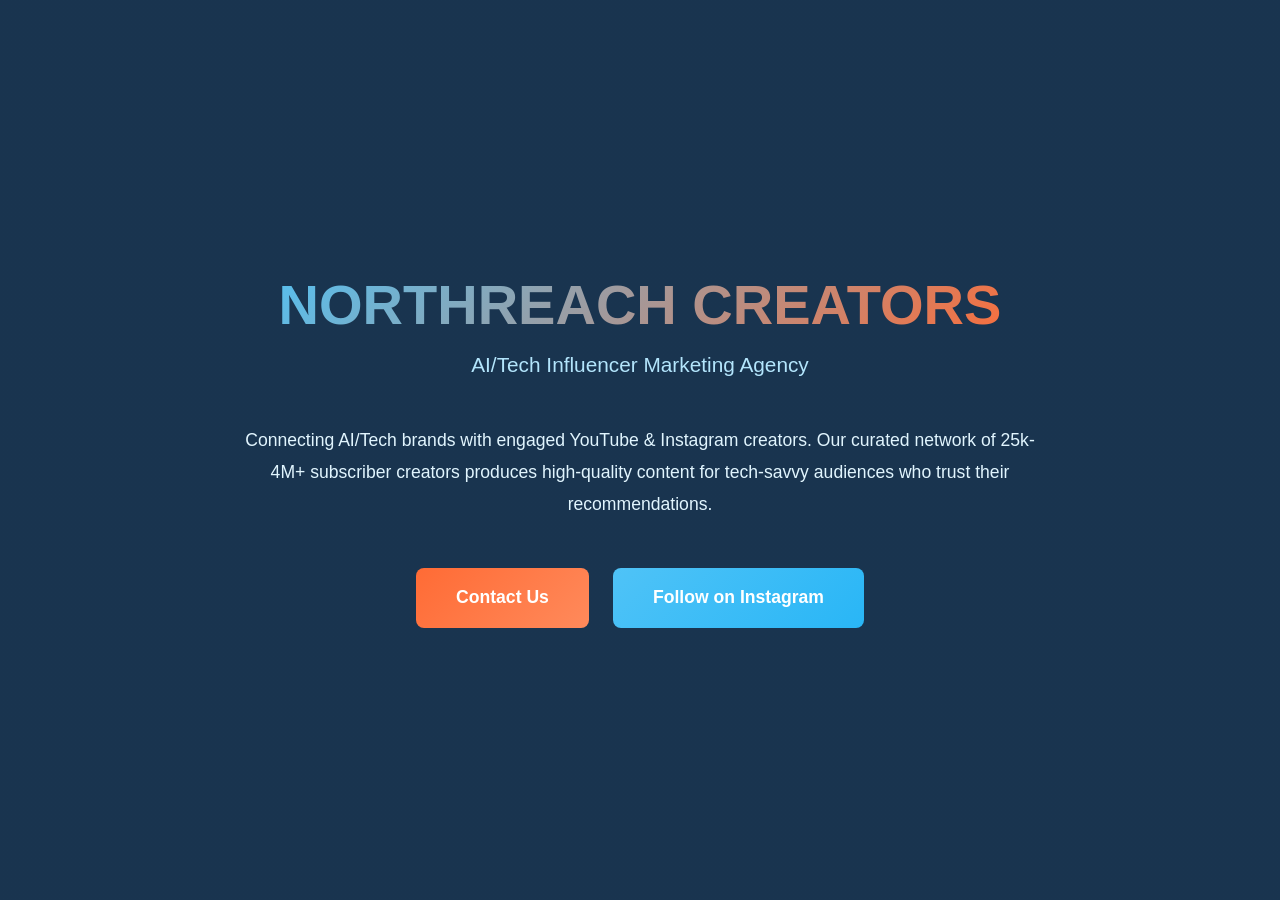
==== index.html @ 6ccd1597 "Create index.html" ====
<!DOCTYPE html>
<html lang="en">
<head>
    <meta charset="UTF-8">
    <meta name="viewport" content="width=device-width, initial-scale=1.0">
    <title>NorthReach Creators - AI/Tech Influencer Marketing</title>
    <style>
        * {
            margin: 0;
            padding: 0;
            box-sizing: border-box;
        }
        
        body {
            font-family: -apple-system, BlinkMacSystemFont, 'Segoe UI', Arial, sans-serif;
            min-height: 100vh;
            background: linear-gradient(rgba(0, 30, 60, 0.90), rgba(0, 30, 60, 0.90)), 
                        url('logo.png') no-repeat center center;
            background-size: cover;
            background-attachment: fixed;
            color: white;
            display: flex;
            align-items: center;
            justify-content: center;
            padding: 2rem;
        }
        
        .container {
            max-width: 800px;
            text-align: center;
        }
        
        .logo-section {
            margin-bottom: 3rem;
        }
        
        h1 {
            font-size: 3.5rem;
            margin-bottom: 1rem;
            background: linear-gradient(135deg, #4FC3F7, #FF6B35);
            -webkit-background-clip: text;
            -webkit-text-fill-color: transparent;
            background-clip: text;
        }
        
        .tagline {
            font-size: 1.3rem;
            color: #B3E5FC;
            margin-bottom: 2rem;
        }
        
        .description {
            font-size: 1.1rem;
            line-height: 1.8;
            margin-bottom: 3rem;
            color: #E1F5FE;
        }
        
        .cta-buttons {
            display: flex;
            gap: 1.5rem;
            justify-content: center;
            flex-wrap: wrap;
        }
        
        .cta-button {
            display: inline-block;
            padding: 1.2rem 2.5rem;
            text-decoration: none;
            border-radius: 8px;
            font-weight: bold;
            font-size: 1.1rem;
            transition: transform 0.3s, box-shadow 0.3s;
        }
        
        .cta-button:hover {
            transform: translateY(-3px);
            box-shadow: 0 10px 30px rgba(0, 0, 0, 0.3);
        }
        
        .contact-btn {
            background: linear-gradient(135deg, #FF6B35, #FF8A5B);
            color: white;
        }
        
        .instagram-btn {
            background: linear-gradient(135deg, #4FC3F7, #29B6F6);
            color: white;
        }
        
        @media (max-width: 768px) {
            h1 { font-size: 2.5rem; }
            .tagline { font-size: 1.1rem; }
            .description { font-size: 1rem; }
            .cta-buttons { flex-direction: column; align-items: center; }
        }
    </style>
</head>
<body>
    <div class="container">
        <div class="logo-section">
            <h1>NORTHREACH CREATORS</h1>
            <p class="tagline">AI/Tech Influencer Marketing Agency</p>
        </div>
        
        <p class="description">
            Connecting AI/Tech brands with engaged YouTube & Instagram creators. 
            Our curated network of 25k-4M+ subscriber creators produces high-quality 
            content for tech-savvy audiences who trust their recommendations.
        </p>
        
        <div class="cta-buttons">
            <a href="mailto:mohammad@northreachcreators.com" class="cta-button contact-btn">
                Contact Us
            </a>
            <a href="https://www.instagram.com/northreachcreators?igsh=M2s3YjJjZDVibmZv&utm_source=qr" 
               target="_blank" 
               class="cta-button instagram-btn">
                Follow on Instagram
            </a>
        </div>
    </div>
</body>
</html>
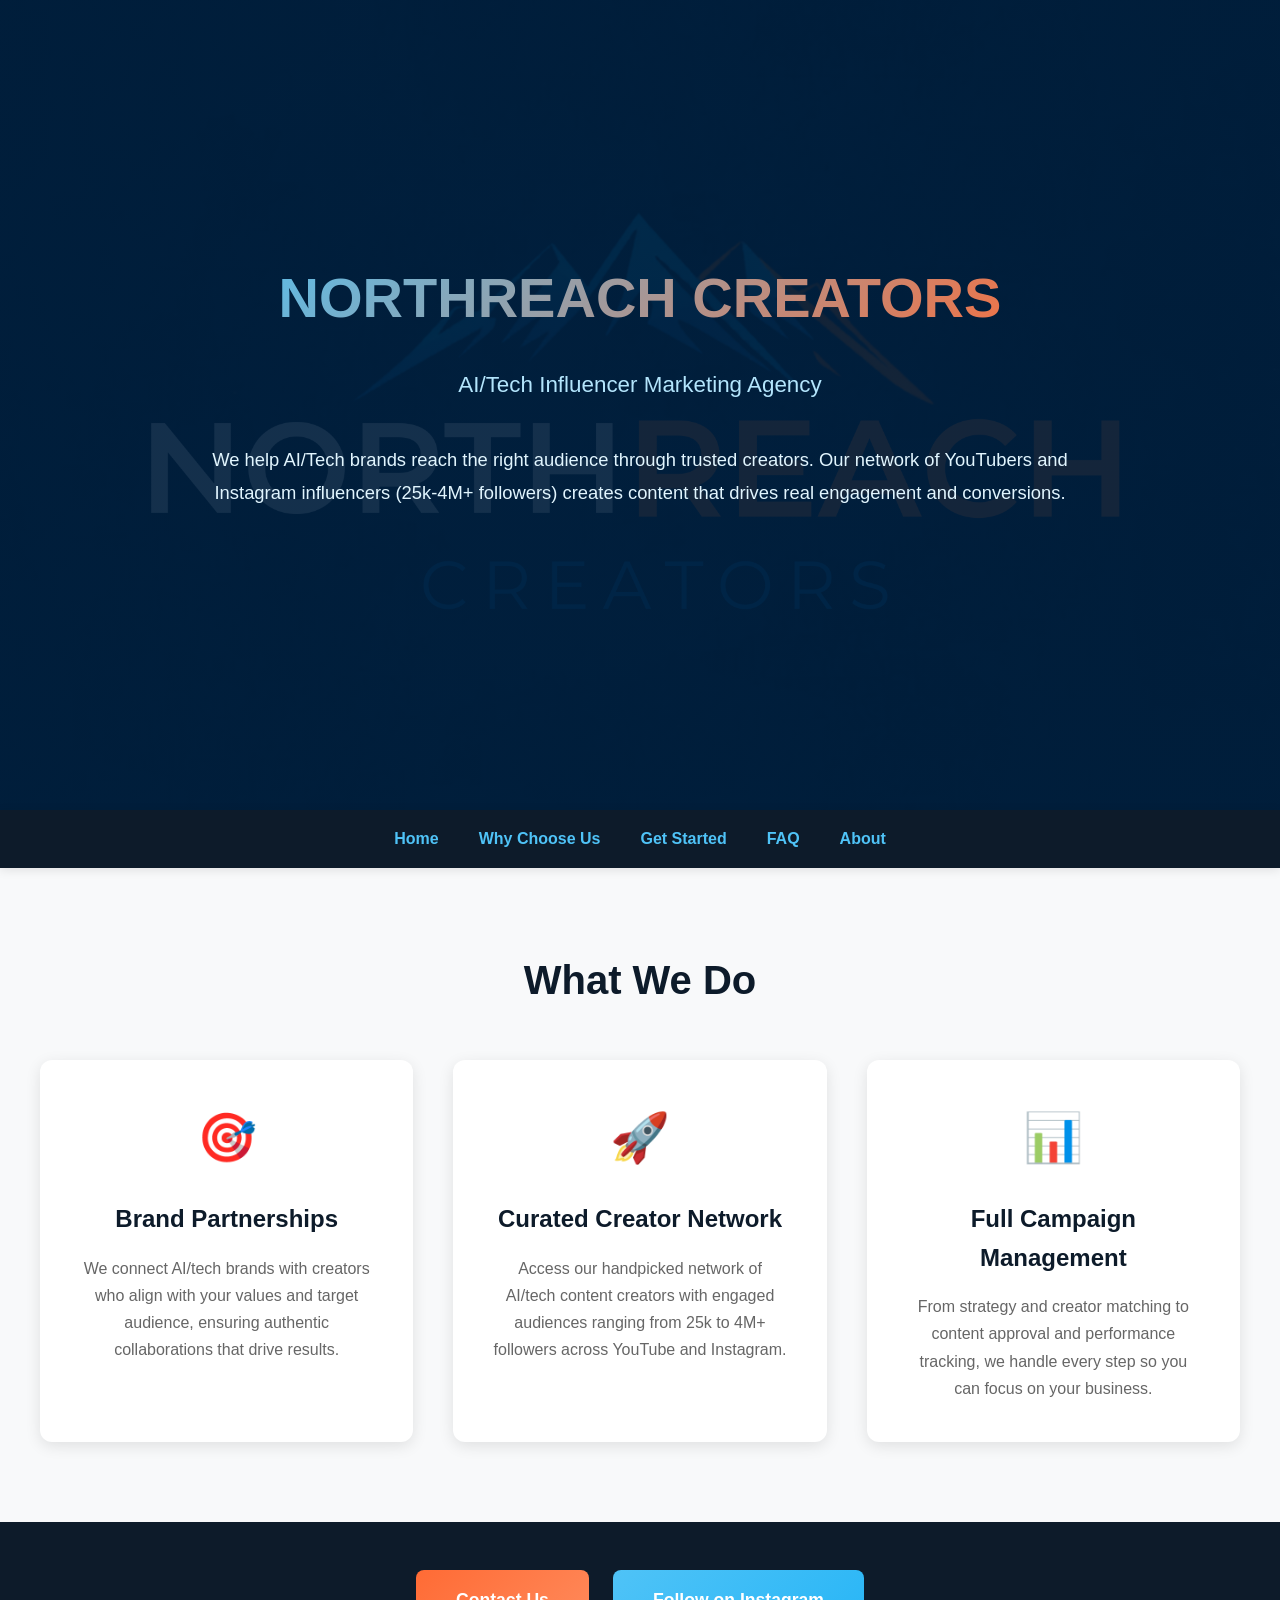
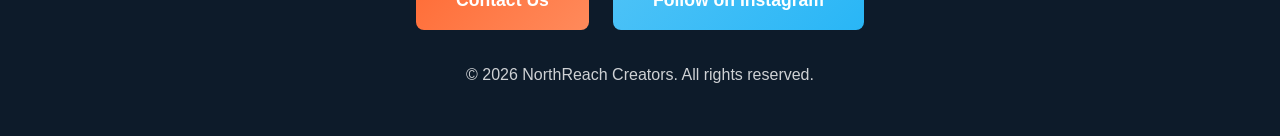
==== commit f01be216: "Update index.html" ====
--- a/index.html
+++ b/index.html
@@ -13,59 +13,153 @@
         
         body {
             font-family: -apple-system, BlinkMacSystemFont, 'Segoe UI', Arial, sans-serif;
-            min-height: 100vh;
-            background: linear-gradient(rgba(0, 30, 60, 0.90), rgba(0, 30, 60, 0.90)), 
-                        url('logo.png') no-repeat center center;
+            color: #1a1a2e;
+            line-height: 1.6;
+        }
+        
+        /* Hero Section */
+        .hero {
+            min-height: 90vh;
+            background: linear-gradient(rgba(0, 30, 60, 0.92), rgba(0, 30, 60, 0.92)), 
+                        url('Untitled design.png') no-repeat center center;
             background-size: cover;
             background-attachment: fixed;
-            color: white;
             display: flex;
             align-items: center;
             justify-content: center;
+            text-align: center;
+            color: white;
             padding: 2rem;
         }
         
-        .container {
-            max-width: 800px;
-            text-align: center;
-        }
-        
-        .logo-section {
-            margin-bottom: 3rem;
-        }
-        
-        h1 {
+        .hero-content {
+            max-width: 900px;
+        }
+        
+        .hero h1 {
             font-size: 3.5rem;
-            margin-bottom: 1rem;
+            margin-bottom: 1.5rem;
             background: linear-gradient(135deg, #4FC3F7, #FF6B35);
             -webkit-background-clip: text;
             -webkit-text-fill-color: transparent;
             background-clip: text;
         }
         
-        .tagline {
-            font-size: 1.3rem;
+        .hero .tagline {
+            font-size: 1.4rem;
             color: #B3E5FC;
-            margin-bottom: 2rem;
-        }
-        
-        .description {
-            font-size: 1.1rem;
+            margin-bottom: 2.5rem;
+        }
+        
+        .hero .description {
+            font-size: 1.15rem;
             line-height: 1.8;
+            color: #E1F5FE;
             margin-bottom: 3rem;
-            color: #E1F5FE;
-        }
-        
-        .cta-buttons {
+        }
+        
+        /* Navigation */
+        nav {
+            background: #0d1b2a;
+            padding: 1rem 2rem;
+            position: sticky;
+            top: 0;
+            z-index: 100;
+            box-shadow: 0 2px 10px rgba(0,0,0,0.1);
+        }
+        
+        nav ul {
+            list-style: none;
+            display: flex;
+            justify-content: center;
+            gap: 2.5rem;
+            flex-wrap: wrap;
+        }
+        
+        nav a {
+            color: #4FC3F7;
+            text-decoration: none;
+            font-weight: 600;
+            transition: color 0.3s;
+        }
+        
+        nav a:hover {
+            color: #FF6B35;
+        }
+        
+        /* Features Section */
+        .features {
+            padding: 5rem 2rem;
+            background: #f8f9fa;
+        }
+        
+        .container {
+            max-width: 1200px;
+            margin: 0 auto;
+        }
+        
+        .section-title {
+            text-align: center;
+            font-size: 2.5rem;
+            color: #0d1b2a;
+            margin-bottom: 3rem;
+        }
+        
+        .features-grid {
+            display: grid;
+            grid-template-columns: repeat(auto-fit, minmax(300px, 1fr));
+            gap: 2.5rem;
+            margin-top: 3rem;
+        }
+        
+        .feature-card {
+            background: white;
+            padding: 2.5rem;
+            border-radius: 12px;
+            box-shadow: 0 4px 15px rgba(0,0,0,0.1);
+            text-align: center;
+            transition: transform 0.3s;
+        }
+        
+        .feature-card:hover {
+            transform: translateY(-5px);
+        }
+        
+        .feature-icon {
+            font-size: 3rem;
+            margin-bottom: 1.5rem;
+        }
+        
+        .feature-card h3 {
+            color: #0d1b2a;
+            margin-bottom: 1rem;
+            font-size: 1.5rem;
+        }
+        
+        .feature-card p {
+            color: #666;
+            line-height: 1.7;
+        }
+        
+        /* Footer */
+        footer {
+            background: #0d1b2a;
+            color: white;
+            padding: 3rem 2rem;
+            text-align: center;
+        }
+        
+        .footer-buttons {
             display: flex;
             gap: 1.5rem;
             justify-content: center;
             flex-wrap: wrap;
-        }
-        
-        .cta-button {
+            margin-bottom: 2rem;
+        }
+        
+        .footer-btn {
             display: inline-block;
-            padding: 1.2rem 2.5rem;
+            padding: 1rem 2.5rem;
             text-decoration: none;
             border-radius: 8px;
             font-weight: bold;
@@ -73,7 +167,7 @@
             transition: transform 0.3s, box-shadow 0.3s;
         }
         
-        .cta-button:hover {
+        .footer-btn:hover {
             transform: translateY(-3px);
             box-shadow: 0 10px 30px rgba(0, 0, 0, 0.3);
         }
@@ -88,37 +182,72 @@
             color: white;
         }
         
+        footer p {
+            margin-top: 2rem;
+            opacity: 0.8;
+        }
+        
         @media (max-width: 768px) {
-            h1 { font-size: 2.5rem; }
-            .tagline { font-size: 1.1rem; }
-            .description { font-size: 1rem; }
-            .cta-buttons { flex-direction: column; align-items: center; }
+            .hero h1 { font-size: 2.5rem; }
+            .hero .tagline { font-size: 1.1rem; }
+            nav ul { gap: 1rem; }
         }
     </style>
 </head>
 <body>
-    <div class="container">
-        <div class="logo-section">
+    <!-- Hero Section -->
+    <div class="hero">
+        <div class="hero-content">
             <h1>NORTHREACH CREATORS</h1>
             <p class="tagline">AI/Tech Influencer Marketing Agency</p>
-        </div>
-        
-        <p class="description">
-            Connecting AI/Tech brands with engaged YouTube & Instagram creators. 
-            Our curated network of 25k-4M+ subscriber creators produces high-quality 
-            content for tech-savvy audiences who trust their recommendations.
-        </p>
-        
-        <div class="cta-buttons">
-            <a href="mailto:mohammad@northreachcreators.com" class="cta-button contact-btn">
-                Contact Us
-            </a>
-            <a href="https://www.instagram.com/northreachcreators?igsh=M2s3YjJjZDVibmZv&utm_source=qr" 
-               target="_blank" 
-               class="cta-button instagram-btn">
-                Follow on Instagram
-            </a>
+            <p class="description">
+                We help AI/Tech brands reach the right audience through trusted creators. Our network of YouTubers and Instagram influencers (25k-4M+ followers) creates content that drives real engagement and conversions.
+            </p>
         </div>
     </div>
+
+    <!-- Navigation -->
+    <nav>
+        <ul>
+            <li><a href="index.html">Home</a></li>
+            <li><a href="why-choose-us.html">Why Choose Us</a></li>
+            <li><a href="get-started.html">Get Started</a></li>
+            <li><a href="faq.html">FAQ</a></li>
+            <li><a href="about.html">About</a></li>
+        </ul>
+    </nav>
+
+    <!-- Features Section -->
+    <section class="features">
+        <div class="container">
+            <h2 class="section-title">What We Do</h2>
+            <div class="features-grid">
+                <div class="feature-card">
+                    <div class="feature-icon">🎯</div>
+                    <h3>Brand Partnerships</h3>
+                    <p>We connect AI/tech brands with creators who align with your values and target audience, ensuring authentic collaborations that drive results.</p>
+                </div>
+                <div class="feature-card">
+                    <div class="feature-icon">🚀</div>
+                    <h3>Curated Creator Network</h3>
+                    <p>Access our handpicked network of AI/tech content creators with engaged audiences ranging from 25k to 4M+ followers across YouTube and Instagram.</p>
+                </div>
+                <div class="feature-card">
+                    <div class="feature-icon">📊</div>
+                    <h3>Full Campaign Management</h3>
+                    <p>From strategy and creator matching to content approval and performance tracking, we handle every step so you can focus on your business.</p>
+                </div>
+            </div>
+        </div>
+    </section>
+
+    <!-- Footer -->
+    <footer>
+        <div class="footer-buttons">
+            <a href="mailto:mohammad@northreachcreators.com" class="footer-btn contact-btn">Contact Us</a>
+            <a href="https://www.instagram.com/northreachcreators" target="_blank" class="footer-btn instagram-btn">Follow on Instagram</a>
+        </div>
+        <p>&copy; 2026 NorthReach Creators. All rights reserved.</p>
+    </footer>
 </body>
 </html>
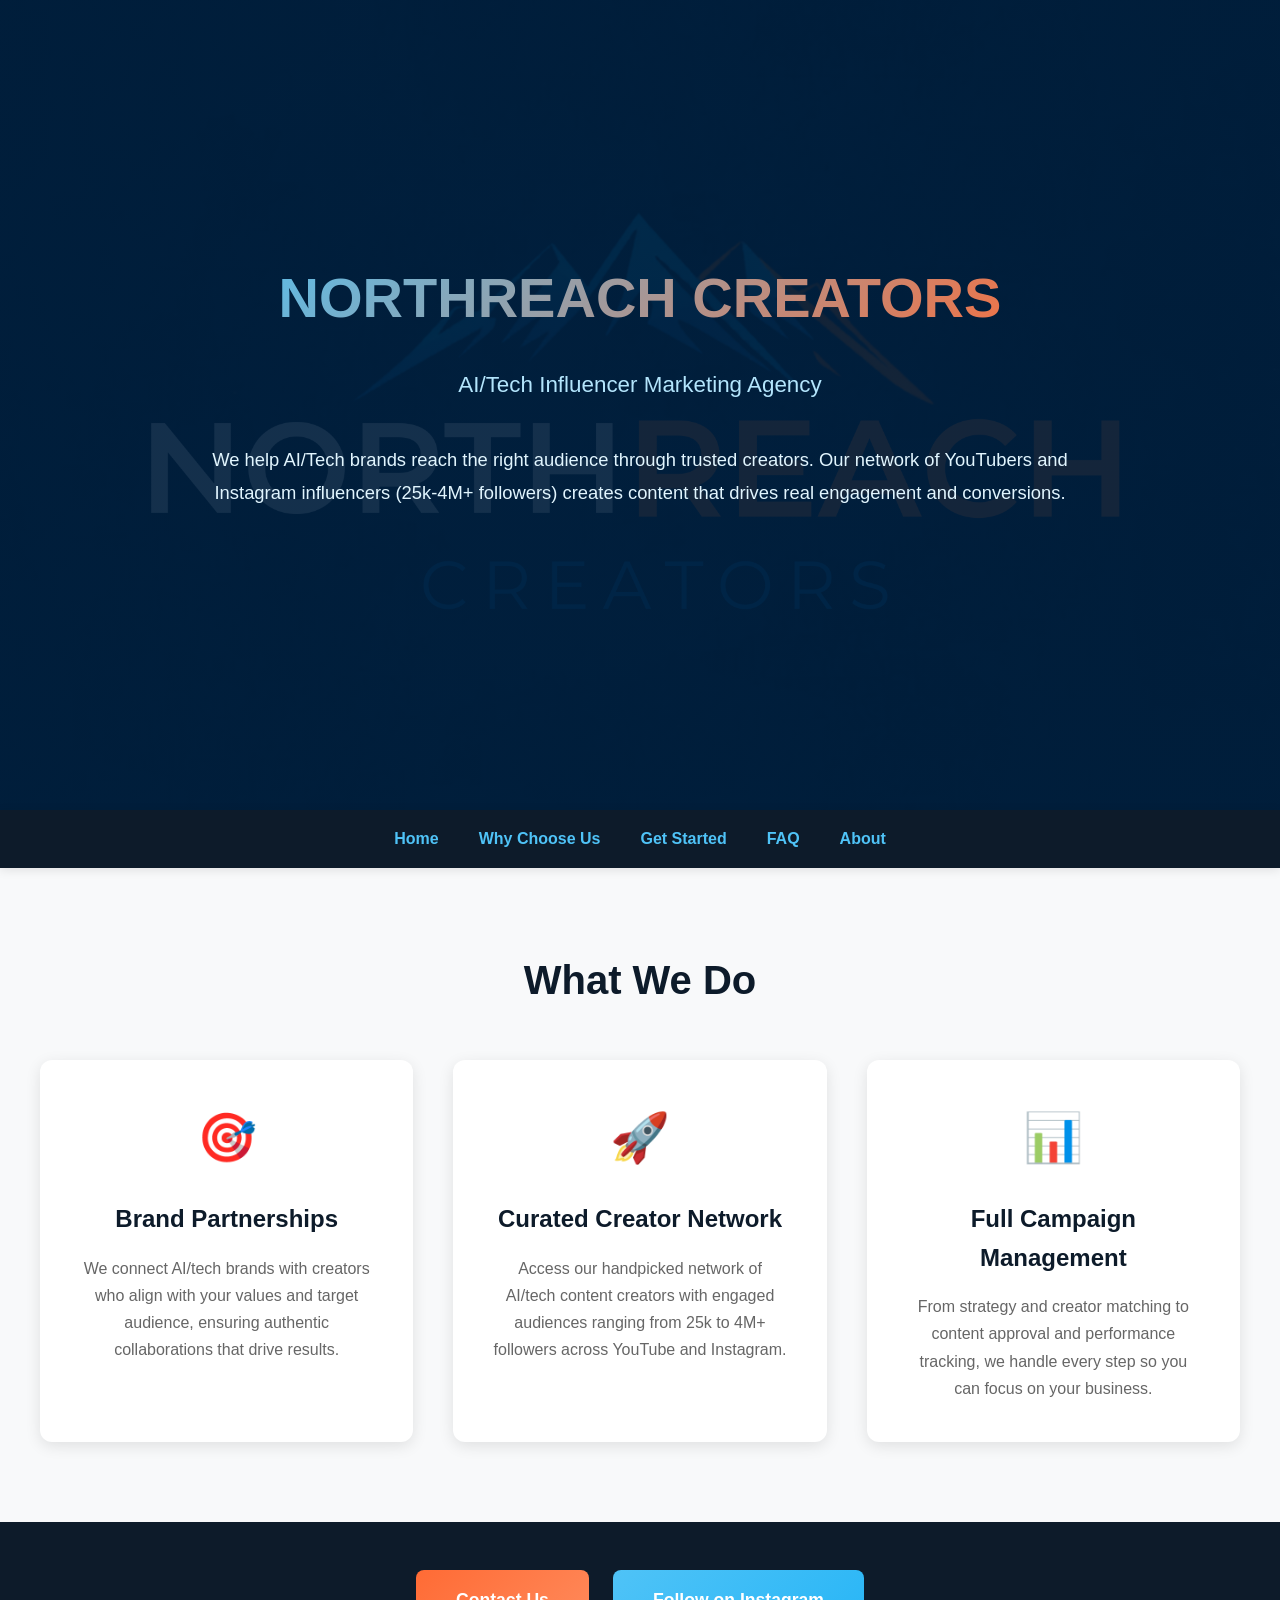
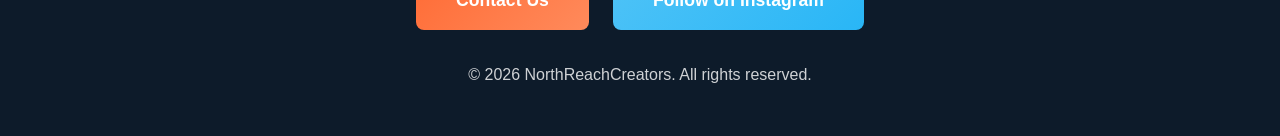
==== commit 10119d5f: "index.html" ====
--- a/index.html
+++ b/index.html
@@ -3,7 +3,7 @@
 <head>
     <meta charset="UTF-8">
     <meta name="viewport" content="width=device-width, initial-scale=1.0">
-    <title>NorthReach Creators - AI/Tech Influencer Marketing</title>
+    <title>NorthReachCreators - AI/Tech Influencer Marketing</title>
     <style>
         * {
             margin: 0;
@@ -247,7 +247,7 @@
             <a href="mailto:mohammad@northreachcreators.com" class="footer-btn contact-btn">Contact Us</a>
             <a href="https://www.instagram.com/northreachcreators" target="_blank" class="footer-btn instagram-btn">Follow on Instagram</a>
         </div>
-        <p>&copy; 2026 NorthReach Creators. All rights reserved.</p>
+        <p>&copy; 2026 NorthReachCreators. All rights reserved.</p>
     </footer>
 </body>
 </html>
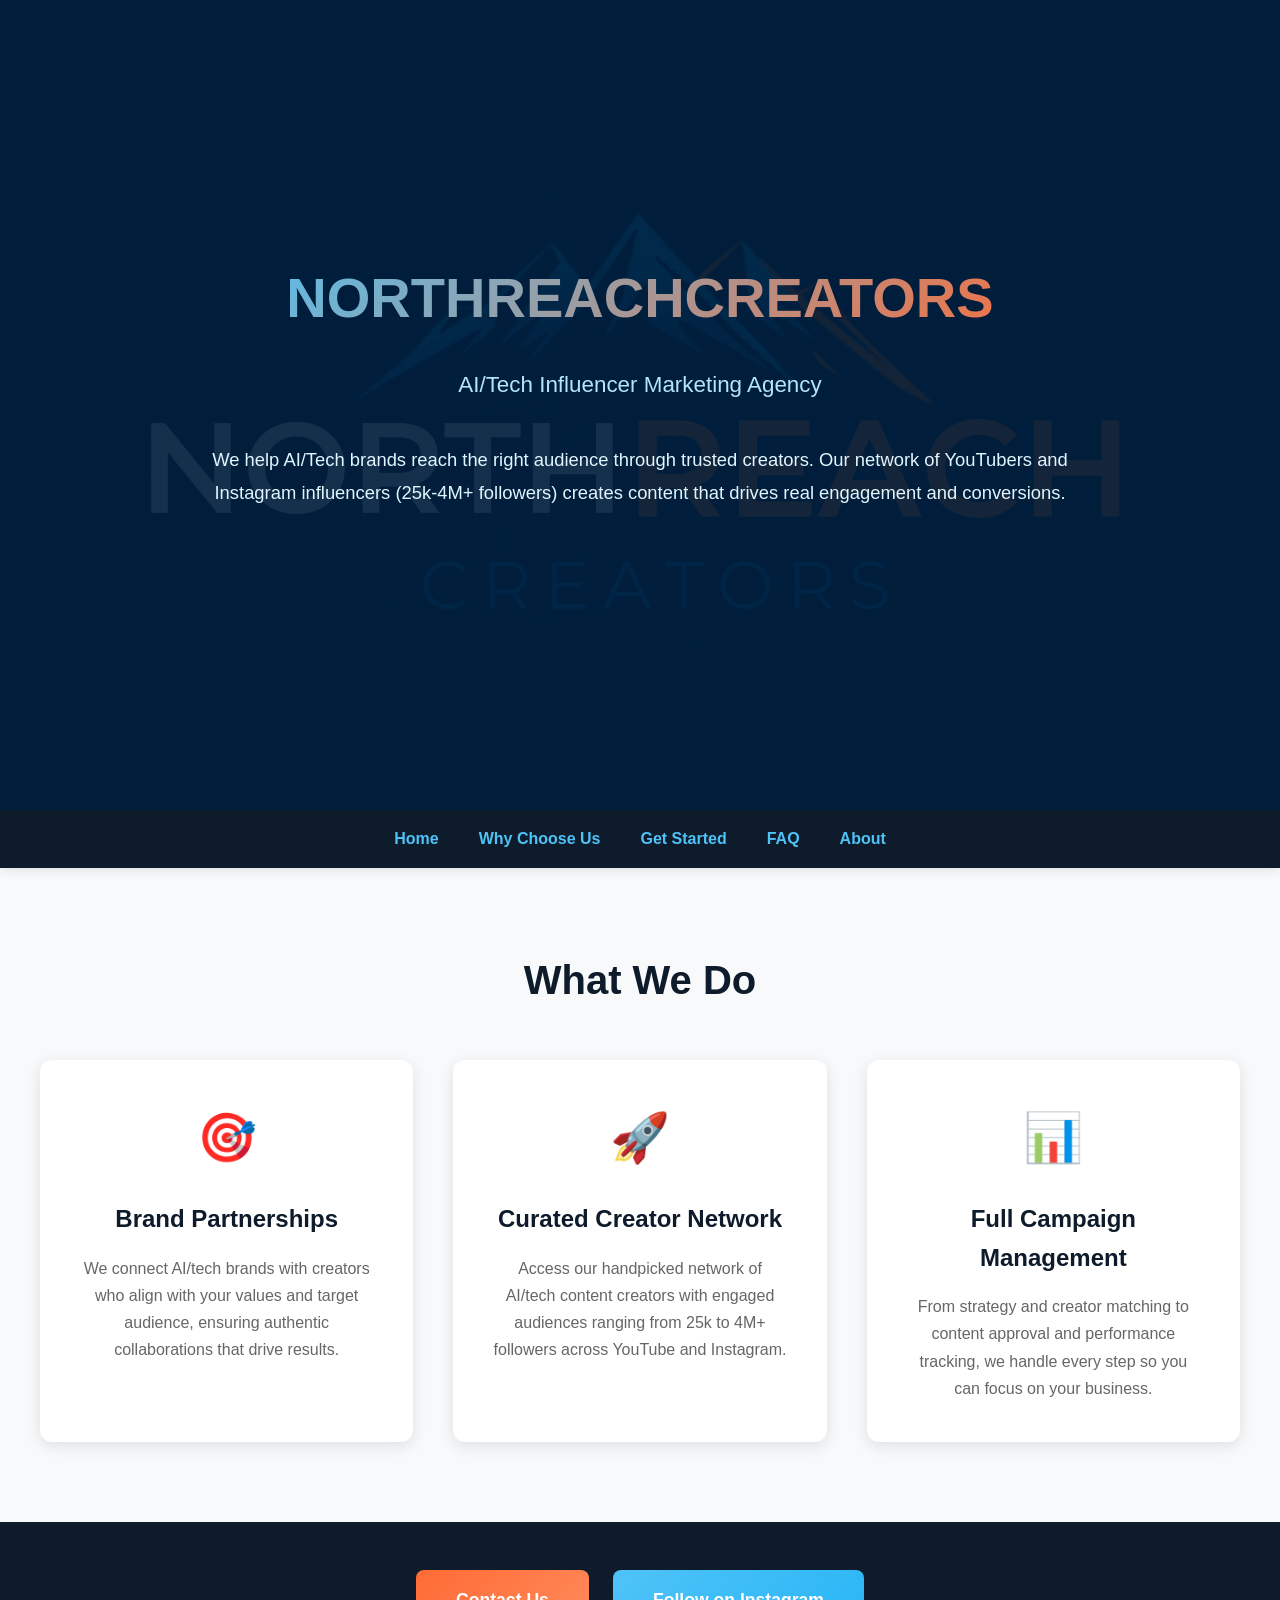
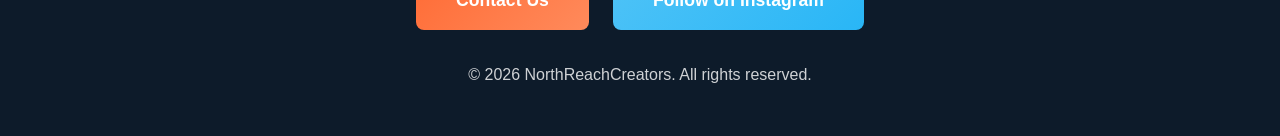
==== commit dc26dc6e: "index.html" ====
--- a/index.html
+++ b/index.html
@@ -198,7 +198,7 @@
     <!-- Hero Section -->
     <div class="hero">
         <div class="hero-content">
-            <h1>NORTHREACH CREATORS</h1>
+            <h1>NORTHREACHCREATORS</h1>
             <p class="tagline">AI/Tech Influencer Marketing Agency</p>
             <p class="description">
                 We help AI/Tech brands reach the right audience through trusted creators. Our network of YouTubers and Instagram influencers (25k-4M+ followers) creates content that drives real engagement and conversions.
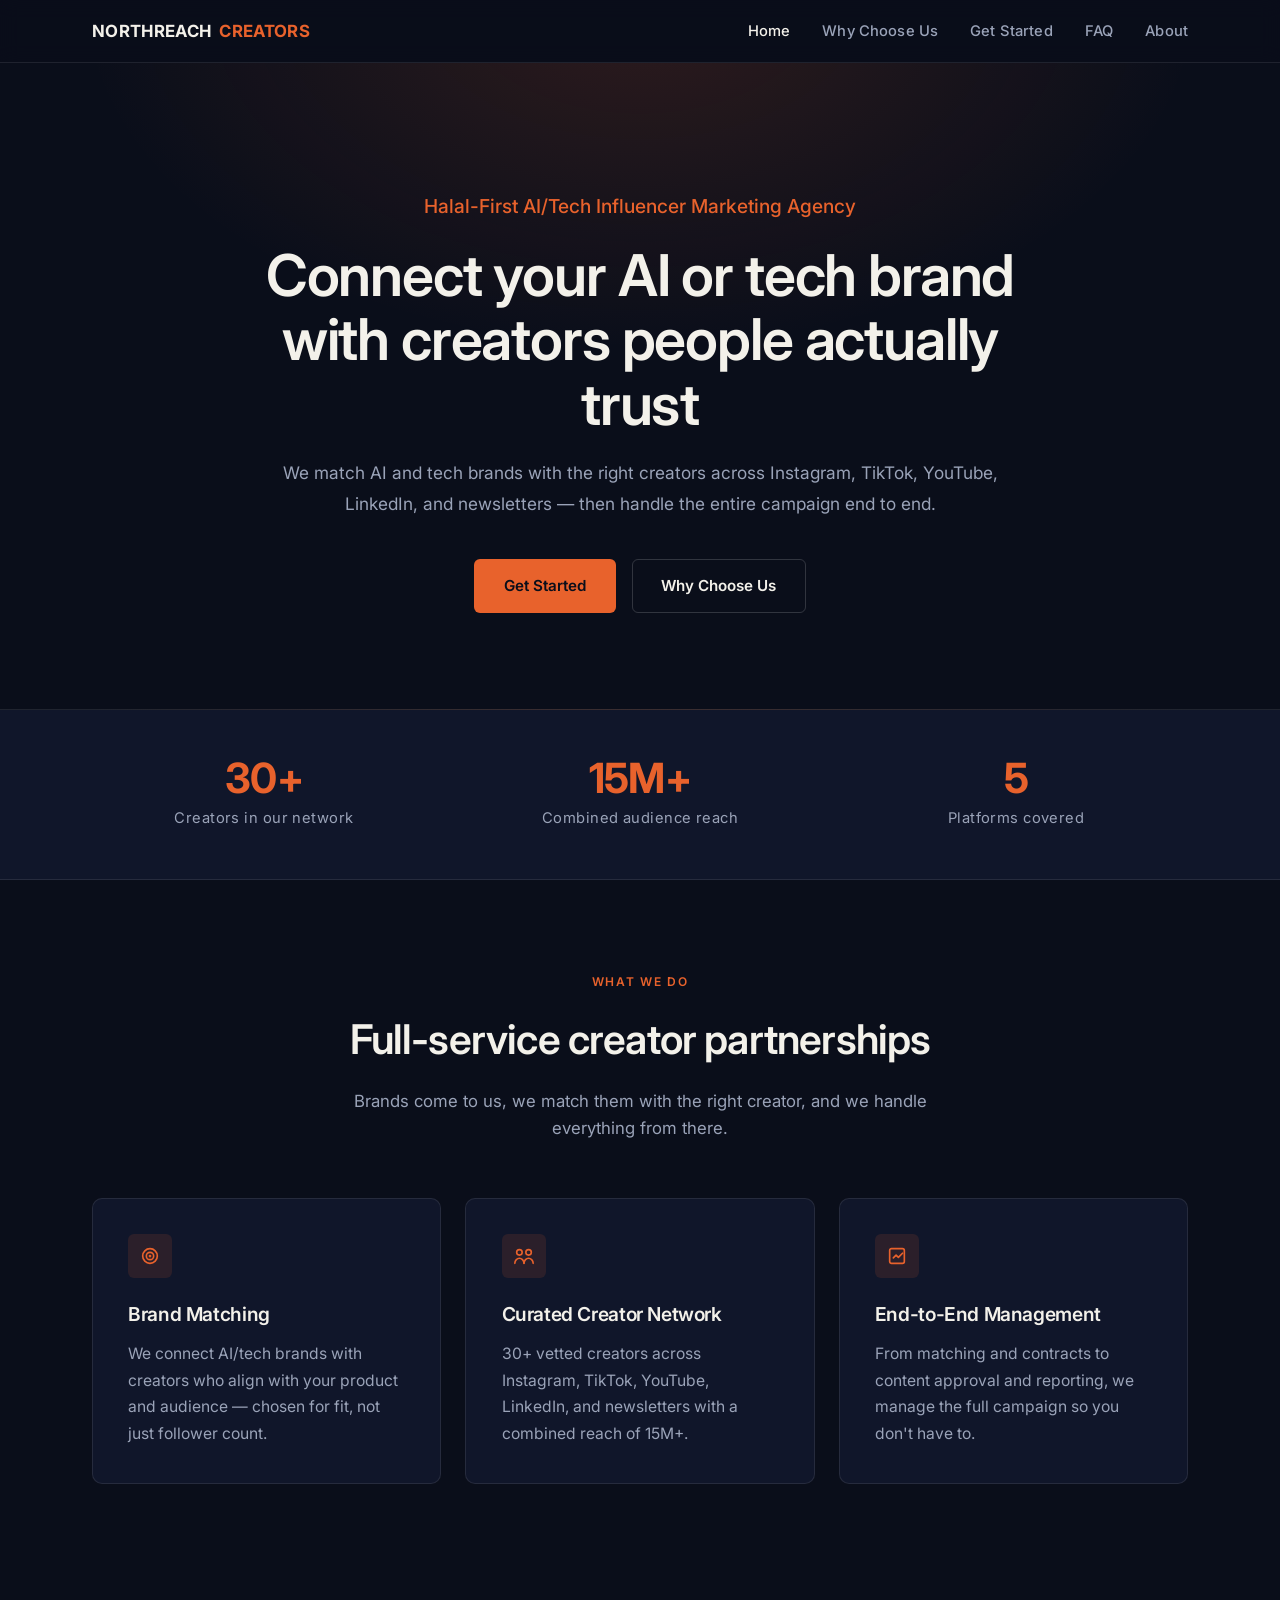
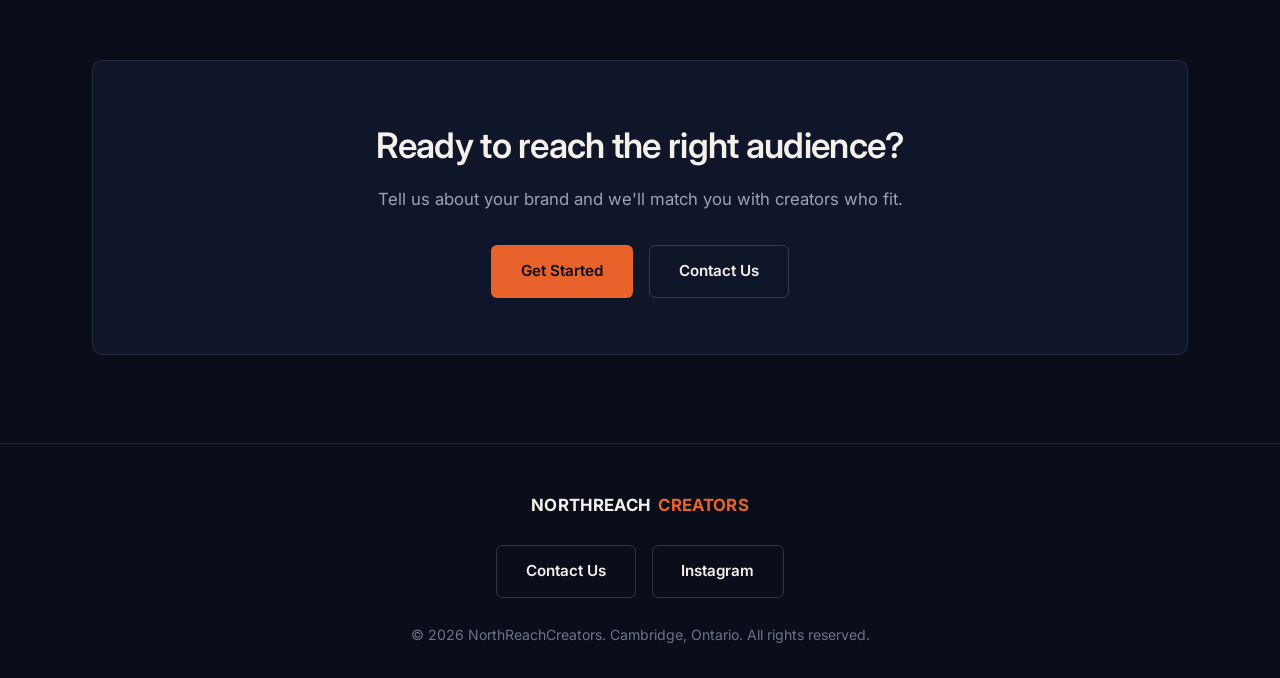
==== commit 72239fc0: "Redesign site with dark navy/orange design system Replace five duplicated inline stylesheets with a " ====
--- a/index.html
+++ b/index.html
@@ -3,251 +3,132 @@
 <head>
     <meta charset="UTF-8">
     <meta name="viewport" content="width=device-width, initial-scale=1.0">
-    <title>NorthReachCreators - AI/Tech Influencer Marketing</title>
-    <style>
-        * {
-            margin: 0;
-            padding: 0;
-            box-sizing: border-box;
-        }
-        
-        body {
-            font-family: -apple-system, BlinkMacSystemFont, 'Segoe UI', Arial, sans-serif;
-            color: #1a1a2e;
-            line-height: 1.6;
-        }
-        
-        /* Hero Section */
-        .hero {
-            min-height: 90vh;
-            background: linear-gradient(rgba(0, 30, 60, 0.92), rgba(0, 30, 60, 0.92)), 
-                        url('Untitled design.png') no-repeat center center;
-            background-size: cover;
-            background-attachment: fixed;
-            display: flex;
-            align-items: center;
-            justify-content: center;
-            text-align: center;
-            color: white;
-            padding: 2rem;
-        }
-        
-        .hero-content {
-            max-width: 900px;
-        }
-        
-        .hero h1 {
-            font-size: 3.5rem;
-            margin-bottom: 1.5rem;
-            background: linear-gradient(135deg, #4FC3F7, #FF6B35);
-            -webkit-background-clip: text;
-            -webkit-text-fill-color: transparent;
-            background-clip: text;
-        }
-        
-        .hero .tagline {
-            font-size: 1.4rem;
-            color: #B3E5FC;
-            margin-bottom: 2.5rem;
-        }
-        
-        .hero .description {
-            font-size: 1.15rem;
-            line-height: 1.8;
-            color: #E1F5FE;
-            margin-bottom: 3rem;
-        }
-        
-        /* Navigation */
-        nav {
-            background: #0d1b2a;
-            padding: 1rem 2rem;
-            position: sticky;
-            top: 0;
-            z-index: 100;
-            box-shadow: 0 2px 10px rgba(0,0,0,0.1);
-        }
-        
-        nav ul {
-            list-style: none;
-            display: flex;
-            justify-content: center;
-            gap: 2.5rem;
-            flex-wrap: wrap;
-        }
-        
-        nav a {
-            color: #4FC3F7;
-            text-decoration: none;
-            font-weight: 600;
-            transition: color 0.3s;
-        }
-        
-        nav a:hover {
-            color: #FF6B35;
-        }
-        
-        /* Features Section */
-        .features {
-            padding: 5rem 2rem;
-            background: #f8f9fa;
-        }
-        
-        .container {
-            max-width: 1200px;
-            margin: 0 auto;
-        }
-        
-        .section-title {
-            text-align: center;
-            font-size: 2.5rem;
-            color: #0d1b2a;
-            margin-bottom: 3rem;
-        }
-        
-        .features-grid {
-            display: grid;
-            grid-template-columns: repeat(auto-fit, minmax(300px, 1fr));
-            gap: 2.5rem;
-            margin-top: 3rem;
-        }
-        
-        .feature-card {
-            background: white;
-            padding: 2.5rem;
-            border-radius: 12px;
-            box-shadow: 0 4px 15px rgba(0,0,0,0.1);
-            text-align: center;
-            transition: transform 0.3s;
-        }
-        
-        .feature-card:hover {
-            transform: translateY(-5px);
-        }
-        
-        .feature-icon {
-            font-size: 3rem;
-            margin-bottom: 1.5rem;
-        }
-        
-        .feature-card h3 {
-            color: #0d1b2a;
-            margin-bottom: 1rem;
-            font-size: 1.5rem;
-        }
-        
-        .feature-card p {
-            color: #666;
-            line-height: 1.7;
-        }
-        
-        /* Footer */
-        footer {
-            background: #0d1b2a;
-            color: white;
-            padding: 3rem 2rem;
-            text-align: center;
-        }
-        
-        .footer-buttons {
-            display: flex;
-            gap: 1.5rem;
-            justify-content: center;
-            flex-wrap: wrap;
-            margin-bottom: 2rem;
-        }
-        
-        .footer-btn {
-            display: inline-block;
-            padding: 1rem 2.5rem;
-            text-decoration: none;
-            border-radius: 8px;
-            font-weight: bold;
-            font-size: 1.1rem;
-            transition: transform 0.3s, box-shadow 0.3s;
-        }
-        
-        .footer-btn:hover {
-            transform: translateY(-3px);
-            box-shadow: 0 10px 30px rgba(0, 0, 0, 0.3);
-        }
-        
-        .contact-btn {
-            background: linear-gradient(135deg, #FF6B35, #FF8A5B);
-            color: white;
-        }
-        
-        .instagram-btn {
-            background: linear-gradient(135deg, #4FC3F7, #29B6F6);
-            color: white;
-        }
-        
-        footer p {
-            margin-top: 2rem;
-            opacity: 0.8;
-        }
-        
-        @media (max-width: 768px) {
-            .hero h1 { font-size: 2.5rem; }
-            .hero .tagline { font-size: 1.1rem; }
-            nav ul { gap: 1rem; }
-        }
-    </style>
+    <title>NorthReachCreators — Halal-First AI/Tech Influencer Marketing</title>
+    <meta name="description" content="NorthReachCreators connects AI and tech brands with top creators across Instagram, TikTok, YouTube, LinkedIn, and newsletters. Halal-first, flat-fee, end-to-end campaign management.">
+    <meta property="og:title" content="NorthReachCreators — Halal-First AI/Tech Influencer Marketing">
+    <meta property="og:description" content="We connect AI/tech brands with top creators across Instagram, TikTok, YouTube, LinkedIn, and newsletters. 30+ creators, 15M+ combined reach.">
+    <meta property="og:type" content="website">
+    <meta name="theme-color" content="#0A0E1A">
+    <link rel="icon" type="image/svg+xml" href="favicon.svg">
+    <link rel="preconnect" href="https://fonts.googleapis.com">
+    <link rel="preconnect" href="https://fonts.gstatic.com" crossorigin>
+    <link href="https://fonts.googleapis.com/css2?family=Inter:wght@400;500;600;700&display=swap" rel="stylesheet">
+    <link rel="stylesheet" href="styles.css">
 </head>
 <body>
-    <!-- Hero Section -->
+    <header class="site-nav">
+        <div class="nav-inner">
+            <a href="index.html" class="logo">NORTHREACH<span class="dot">CREATORS</span></a>
+            <nav class="nav-links">
+                <ul>
+                    <li><a href="index.html" class="active">Home</a></li>
+                    <li><a href="why-choose-us.html">Why Choose Us</a></li>
+                    <li><a href="get-started.html">Get Started</a></li>
+                    <li><a href="faq.html">FAQ</a></li>
+                    <li><a href="about.html">About</a></li>
+                </ul>
+            </nav>
+        </div>
+    </header>
+
     <div class="hero">
-        <div class="hero-content">
-            <h1>NORTHREACHCREATORS</h1>
-            <p class="tagline">AI/Tech Influencer Marketing Agency</p>
+        <div class="hero-inner">
+            <p class="tagline">Halal-First AI/Tech Influencer Marketing Agency</p>
+            <h1>Connect your AI or tech brand with creators people actually trust</h1>
             <p class="description">
-                We help AI/Tech brands reach the right audience through trusted creators. Our network of YouTubers and Instagram influencers (25k-4M+ followers) creates content that drives real engagement and conversions.
+                We match AI and tech brands with the right creators across Instagram, TikTok, YouTube, LinkedIn, and newsletters — then handle the entire campaign end to end.
             </p>
+            <div class="btn-row">
+                <a href="get-started.html" class="btn btn-primary">Get Started</a>
+                <a href="why-choose-us.html" class="btn btn-secondary">Why Choose Us</a>
+            </div>
         </div>
     </div>
 
-    <!-- Navigation -->
-    <nav>
-        <ul>
-            <li><a href="index.html">Home</a></li>
-            <li><a href="why-choose-us.html">Why Choose Us</a></li>
-            <li><a href="get-started.html">Get Started</a></li>
-            <li><a href="faq.html">FAQ</a></li>
-            <li><a href="about.html">About</a></li>
-        </ul>
-    </nav>
+    <div class="stats-strip">
+        <div class="stats-grid">
+            <div>
+                <div class="stat-number">30+</div>
+                <div class="stat-label">Creators in our network</div>
+            </div>
+            <div>
+                <div class="stat-number">15M+</div>
+                <div class="stat-label">Combined audience reach</div>
+            </div>
+            <div>
+                <div class="stat-number">5</div>
+                <div class="stat-label">Platforms covered</div>
+            </div>
+        </div>
+    </div>
 
-    <!-- Features Section -->
-    <section class="features">
+    <section>
         <div class="container">
-            <h2 class="section-title">What We Do</h2>
-            <div class="features-grid">
-                <div class="feature-card">
-                    <div class="feature-icon">🎯</div>
-                    <h3>Brand Partnerships</h3>
-                    <p>We connect AI/tech brands with creators who align with your values and target audience, ensuring authentic collaborations that drive results.</p>
+            <div class="section-head">
+                <p class="eyebrow">What We Do</p>
+                <h2 class="section-title">Full-service creator partnerships</h2>
+                <p class="section-desc">Brands come to us, we match them with the right creator, and we handle everything from there.</p>
+            </div>
+            <div class="card-grid">
+                <div class="card">
+                    <div class="card-icon">
+                        <svg viewBox="0 0 24 24" fill="none" stroke="currentColor" stroke-width="1.8" stroke-linecap="round" stroke-linejoin="round">
+                            <circle cx="12" cy="12" r="8"></circle>
+                            <circle cx="12" cy="12" r="4"></circle>
+                            <circle cx="12" cy="12" r="0.6" fill="currentColor"></circle>
+                        </svg>
+                    </div>
+                    <h3>Brand Matching</h3>
+                    <p>We connect AI/tech brands with creators who align with your product and audience — chosen for fit, not just follower count.</p>
                 </div>
-                <div class="feature-card">
-                    <div class="feature-icon">🚀</div>
+                <div class="card">
+                    <div class="card-icon">
+                        <svg viewBox="0 0 24 24" fill="none" stroke="currentColor" stroke-width="1.8" stroke-linecap="round" stroke-linejoin="round">
+                            <circle cx="7" cy="8" r="3"></circle>
+                            <circle cx="17" cy="8" r="3"></circle>
+                            <path d="M2 20c0-3.3 2.7-5.5 5-5.5s5 2.2 5 5.5"></path>
+                            <path d="M12 20c0-3.3 2.7-5.5 5-5.5s5 2.2 5 5.5"></path>
+                        </svg>
+                    </div>
                     <h3>Curated Creator Network</h3>
-                    <p>Access our handpicked network of AI/tech content creators with engaged audiences ranging from 25k to 4M+ followers across YouTube and Instagram.</p>
+                    <p>30+ vetted creators across Instagram, TikTok, YouTube, LinkedIn, and newsletters with a combined reach of 15M+.</p>
                 </div>
-                <div class="feature-card">
-                    <div class="feature-icon">📊</div>
-                    <h3>Full Campaign Management</h3>
-                    <p>From strategy and creator matching to content approval and performance tracking, we handle every step so you can focus on your business.</p>
+                <div class="card">
+                    <div class="card-icon">
+                        <svg viewBox="0 0 24 24" fill="none" stroke="currentColor" stroke-width="1.8" stroke-linecap="round" stroke-linejoin="round">
+                            <rect x="4" y="4" width="16" height="16" rx="2"></rect>
+                            <path d="M8 14l3-3 2.5 2.5L18 9"></path>
+                        </svg>
+                    </div>
+                    <h3>End-to-End Management</h3>
+                    <p>From matching and contracts to content approval and reporting, we manage the full campaign so you don't have to.</p>
                 </div>
             </div>
         </div>
     </section>
 
-    <!-- Footer -->
-    <footer>
-        <div class="footer-buttons">
-            <a href="mailto:mohammad@northreachcreators.com" class="footer-btn contact-btn">Contact Us</a>
-            <a href="https://www.instagram.com/northreachcreators" target="_blank" class="footer-btn instagram-btn">Follow on Instagram</a>
+    <section>
+        <div class="container">
+            <div class="cta-band">
+                <h2>Ready to reach the right audience?</h2>
+                <p>Tell us about your brand and we'll match you with creators who fit.</p>
+                <div class="btn-row">
+                    <a href="get-started.html" class="btn btn-primary">Get Started</a>
+                    <a href="mailto:mohammad@northreachcreators.com" class="btn btn-secondary">Contact Us</a>
+                </div>
+            </div>
         </div>
-        <p>&copy; 2026 NorthReachCreators. All rights reserved.</p>
+    </section>
+
+    <footer class="site-footer">
+        <div class="footer-inner">
+            <a href="index.html" class="logo">NORTHREACH<span class="dot">CREATORS</span></a>
+            <div class="btn-row">
+                <a href="mailto:mohammad@northreachcreators.com" class="btn btn-secondary">Contact Us</a>
+                <a href="https://www.instagram.com/northreachcreators" target="_blank" rel="noopener" class="btn btn-secondary">Instagram</a>
+            </div>
+            <p class="footer-bottom">&copy; 2026 NorthReachCreators. Cambridge, Ontario. All rights reserved.</p>
+        </div>
     </footer>
 </body>
 </html>
--- a/styles.css
+++ b/styles.css
@@ -0,0 +1,590 @@
+/* NorthReachCreators — shared design system */
+
+:root {
+    --bg: #0A0E1A;
+    --bg-elevated: #10162A;
+    --bg-elevated-2: #151d33;
+    --border: rgba(255, 255, 255, 0.09);
+    --border-strong: rgba(255, 255, 255, 0.16);
+    --text: #F3F1EA;
+    --text-muted: #9AA3B8;
+    --text-faint: #6B7488;
+    --accent: #E8622C;
+    --accent-hover: #F17A46;
+    --accent-soft: rgba(232, 98, 44, 0.12);
+    --accent-border: rgba(232, 98, 44, 0.35);
+    --radius: 6px;
+    --radius-lg: 10px;
+    --max-width: 1160px;
+}
+
+* {
+    margin: 0;
+    padding: 0;
+    box-sizing: border-box;
+}
+
+html {
+    scroll-behavior: smooth;
+}
+
+body {
+    font-family: 'Inter', -apple-system, BlinkMacSystemFont, 'Segoe UI', Arial, sans-serif;
+    background: var(--bg);
+    color: var(--text);
+    line-height: 1.6;
+    font-size: 16px;
+    -webkit-font-smoothing: antialiased;
+}
+
+a {
+    color: inherit;
+}
+
+img {
+    max-width: 100%;
+    display: block;
+}
+
+.container {
+    max-width: var(--max-width);
+    margin: 0 auto;
+    padding: 0 2rem;
+}
+
+/* Eyebrow / labels */
+.eyebrow {
+    display: inline-block;
+    font-size: 0.75rem;
+    font-weight: 600;
+    letter-spacing: 0.14em;
+    text-transform: uppercase;
+    color: var(--accent);
+    margin-bottom: 1rem;
+}
+
+h1, h2, h3, h4 {
+    font-weight: 600;
+    letter-spacing: -0.02em;
+    color: var(--text);
+}
+
+.section-title {
+    font-size: clamp(1.9rem, 3.2vw, 2.6rem);
+    margin-bottom: 1rem;
+}
+
+.section-desc {
+    color: var(--text-muted);
+    font-size: 1.05rem;
+    max-width: 640px;
+}
+
+.section-head {
+    text-align: center;
+    margin-bottom: 3.5rem;
+}
+
+.section-head .section-desc {
+    margin: 0 auto;
+}
+
+/* Navigation */
+header.site-nav {
+    position: sticky;
+    top: 0;
+    z-index: 100;
+    background: rgba(10, 14, 26, 0.85);
+    backdrop-filter: blur(10px);
+    -webkit-backdrop-filter: blur(10px);
+    border-bottom: 1px solid var(--border);
+}
+
+.nav-inner {
+    max-width: var(--max-width);
+    margin: 0 auto;
+    padding: 1.1rem 2rem;
+    display: flex;
+    align-items: center;
+    justify-content: space-between;
+    gap: 1.5rem;
+}
+
+.logo {
+    display: flex;
+    align-items: center;
+    gap: 0.5rem;
+    font-weight: 700;
+    font-size: 1.05rem;
+    letter-spacing: 0.02em;
+    text-decoration: none;
+    color: var(--text);
+    white-space: nowrap;
+}
+
+.logo .dot {
+    color: var(--accent);
+}
+
+nav.nav-links ul {
+    list-style: none;
+    display: flex;
+    gap: 2rem;
+    flex-wrap: wrap;
+}
+
+nav.nav-links a {
+    text-decoration: none;
+    color: var(--text-muted);
+    font-weight: 500;
+    font-size: 0.92rem;
+    letter-spacing: 0.01em;
+    transition: color 0.2s ease;
+}
+
+nav.nav-links a:hover,
+nav.nav-links a.active {
+    color: var(--text);
+}
+
+/* Buttons */
+.btn {
+    display: inline-flex;
+    align-items: center;
+    justify-content: center;
+    gap: 0.5rem;
+    padding: 0.85rem 1.8rem;
+    border-radius: var(--radius);
+    font-weight: 600;
+    font-size: 0.95rem;
+    text-decoration: none;
+    border: 1px solid transparent;
+    transition: transform 0.15s ease, background 0.15s ease, border-color 0.15s ease, color 0.15s ease;
+    cursor: pointer;
+}
+
+.btn-primary {
+    background: var(--accent);
+    color: #0A0E1A;
+}
+
+.btn-primary:hover {
+    background: var(--accent-hover);
+    transform: translateY(-2px);
+}
+
+.btn-secondary {
+    background: transparent;
+    color: var(--text);
+    border-color: var(--border-strong);
+}
+
+.btn-secondary:hover {
+    border-color: var(--accent);
+    color: var(--accent);
+    transform: translateY(-2px);
+}
+
+.btn-row {
+    display: flex;
+    gap: 1rem;
+    flex-wrap: wrap;
+}
+
+/* Hero */
+.hero {
+    padding: 8rem 2rem 6rem;
+    text-align: center;
+    background:
+        radial-gradient(ellipse 800px 500px at 50% -10%, rgba(232, 98, 44, 0.16), transparent 70%),
+        var(--bg);
+    border-bottom: 1px solid var(--border);
+}
+
+.hero-inner {
+    max-width: 780px;
+    margin: 0 auto;
+}
+
+.hero h1 {
+    font-size: clamp(2.3rem, 5vw, 3.6rem);
+    line-height: 1.12;
+    margin-bottom: 1.3rem;
+}
+
+.hero .tagline {
+    font-size: 1.2rem;
+    color: var(--accent);
+    font-weight: 500;
+    margin-bottom: 1.3rem;
+}
+
+.hero .description {
+    font-size: 1.08rem;
+    color: var(--text-muted);
+    line-height: 1.8;
+    margin-bottom: 2.5rem;
+}
+
+.hero .btn-row {
+    justify-content: center;
+    margin-bottom: 0;
+}
+
+.hero-sm {
+    padding: 6rem 2rem 4rem;
+}
+
+.hero-sm h1 {
+    font-size: clamp(2rem, 4vw, 2.8rem);
+}
+
+.hero-sm p {
+    color: var(--text-muted);
+    font-size: 1.1rem;
+    max-width: 620px;
+    margin: 0 auto;
+}
+
+/* Stats strip */
+.stats-strip {
+    border-bottom: 1px solid var(--border);
+    background: var(--bg-elevated);
+}
+
+.stats-grid {
+    max-width: var(--max-width);
+    margin: 0 auto;
+    padding: 3rem 2rem;
+    display: grid;
+    grid-template-columns: repeat(auto-fit, minmax(200px, 1fr));
+    gap: 2rem;
+    text-align: center;
+}
+
+.stat-number {
+    font-size: 2.6rem;
+    font-weight: 700;
+    color: var(--accent);
+    letter-spacing: -0.02em;
+    line-height: 1;
+    margin-bottom: 0.5rem;
+}
+
+.stat-label {
+    color: var(--text-muted);
+    font-size: 0.92rem;
+    letter-spacing: 0.03em;
+}
+
+/* Sections */
+section {
+    padding: 5.5rem 2rem;
+}
+
+/* Cards */
+.card-grid {
+    display: grid;
+    grid-template-columns: repeat(auto-fit, minmax(280px, 1fr));
+    gap: 1.5rem;
+}
+
+.card {
+    background: var(--bg-elevated);
+    border: 1px solid var(--border);
+    border-radius: var(--radius-lg);
+    padding: 2.2rem;
+    transition: border-color 0.2s ease, transform 0.2s ease;
+}
+
+.card:hover {
+    border-color: var(--accent-border);
+    transform: translateY(-3px);
+}
+
+.card-icon {
+    width: 44px;
+    height: 44px;
+    display: flex;
+    align-items: center;
+    justify-content: center;
+    background: var(--accent-soft);
+    border-radius: var(--radius);
+    color: var(--accent);
+    margin-bottom: 1.3rem;
+}
+
+.card-icon svg {
+    width: 22px;
+    height: 22px;
+}
+
+.card h3 {
+    font-size: 1.2rem;
+    margin-bottom: 0.7rem;
+}
+
+.card p {
+    color: var(--text-muted);
+    font-size: 0.98rem;
+    line-height: 1.7;
+}
+
+/* Process steps */
+.steps {
+    display: flex;
+    flex-direction: column;
+    gap: 0;
+    max-width: 760px;
+    margin: 0 auto;
+}
+
+.step {
+    display: flex;
+    gap: 1.8rem;
+    padding: 1.8rem 0;
+    border-bottom: 1px solid var(--border);
+}
+
+.step:last-child {
+    border-bottom: none;
+}
+
+.step-number {
+    flex-shrink: 0;
+    width: 42px;
+    height: 42px;
+    border-radius: 50%;
+    border: 1px solid var(--accent-border);
+    color: var(--accent);
+    display: flex;
+    align-items: center;
+    justify-content: center;
+    font-weight: 700;
+    font-size: 1.05rem;
+}
+
+.step-content h3 {
+    font-size: 1.15rem;
+    margin-bottom: 0.4rem;
+}
+
+.step-content p {
+    color: var(--text-muted);
+    font-size: 0.98rem;
+}
+
+/* CTA band */
+.cta-band {
+    background: var(--bg-elevated);
+    border: 1px solid var(--border);
+    border-radius: var(--radius-lg);
+    padding: 3.5rem 2rem;
+    text-align: center;
+}
+
+.cta-band h2 {
+    font-size: clamp(1.6rem, 3vw, 2.2rem);
+    margin-bottom: 0.8rem;
+}
+
+.cta-band p {
+    color: var(--text-muted);
+    margin-bottom: 2rem;
+    font-size: 1.05rem;
+}
+
+.cta-band .btn-row {
+    justify-content: center;
+}
+
+/* Notice / callout */
+.notice {
+    background: var(--bg-elevated);
+    border: 1px solid var(--border);
+    border-left: 3px solid var(--accent);
+    border-radius: var(--radius);
+    padding: 1.6rem 1.8rem;
+}
+
+.notice p {
+    color: var(--text-muted);
+    font-size: 0.98rem;
+    line-height: 1.7;
+}
+
+.notice strong {
+    color: var(--text);
+}
+
+/* FAQ */
+.faq-item {
+    border-bottom: 1px solid var(--border);
+    padding: 1.8rem 0;
+}
+
+.faq-item:first-child {
+    padding-top: 0;
+}
+
+.faq-item h3 {
+    font-size: 1.1rem;
+    margin-bottom: 0.7rem;
+}
+
+.faq-item p {
+    color: var(--text-muted);
+    font-size: 0.98rem;
+    line-height: 1.75;
+}
+
+/* Story / content blocks */
+.content-block {
+    max-width: 760px;
+    margin: 0 auto 3rem;
+}
+
+.content-block h2 {
+    font-size: 1.6rem;
+    margin-bottom: 1.2rem;
+    padding-bottom: 0.9rem;
+    border-bottom: 1px solid var(--border);
+}
+
+.content-block p {
+    color: var(--text-muted);
+    font-size: 1.03rem;
+    line-height: 1.85;
+    margin-bottom: 1.2rem;
+}
+
+.content-block p:last-child {
+    margin-bottom: 0;
+}
+
+/* Values grid */
+.values-grid {
+    display: grid;
+    grid-template-columns: repeat(auto-fit, minmax(200px, 1fr));
+    gap: 1.5rem;
+    margin-top: 3rem;
+}
+
+.value-box {
+    text-align: center;
+    padding: 1.5rem 1rem;
+}
+
+.value-box .card-icon {
+    margin: 0 auto 1.3rem;
+}
+
+.value-box h3 {
+    font-size: 1.1rem;
+    margin-bottom: 0.6rem;
+}
+
+.value-box p {
+    color: var(--text-muted);
+    font-size: 0.95rem;
+    line-height: 1.7;
+}
+
+/* Get Started dual cards */
+.form-selector {
+    display: grid;
+    grid-template-columns: repeat(auto-fit, minmax(300px, 1fr));
+    gap: 1.5rem;
+    margin-bottom: 3rem;
+}
+
+.form-card {
+    background: var(--bg-elevated);
+    border: 1px solid var(--border);
+    border-radius: var(--radius-lg);
+    padding: 2.6rem;
+    text-align: center;
+    transition: border-color 0.2s ease, transform 0.2s ease;
+}
+
+.form-card:hover {
+    border-color: var(--accent-border);
+    transform: translateY(-3px);
+}
+
+.form-card .card-icon {
+    margin: 0 auto 1.5rem;
+    width: 52px;
+    height: 52px;
+}
+
+.form-card .card-icon svg {
+    width: 26px;
+    height: 26px;
+}
+
+.form-card h2 {
+    font-size: 1.5rem;
+    margin-bottom: 0.8rem;
+}
+
+.form-card p {
+    color: var(--text-muted);
+    margin-bottom: 1.8rem;
+    line-height: 1.7;
+}
+
+/* Footer */
+footer.site-footer {
+    border-top: 1px solid var(--border);
+    padding: 3rem 2rem 2rem;
+}
+
+.footer-inner {
+    max-width: var(--max-width);
+    margin: 0 auto;
+    display: flex;
+    flex-direction: column;
+    align-items: center;
+    gap: 1.6rem;
+    text-align: center;
+}
+
+.footer-inner .btn-row {
+    justify-content: center;
+}
+
+.footer-bottom {
+    color: var(--text-faint);
+    font-size: 0.88rem;
+}
+
+/* Responsive */
+@media (max-width: 768px) {
+    .nav-inner {
+        flex-direction: column;
+        gap: 0.9rem;
+        padding: 1rem 1.5rem;
+    }
+
+    nav.nav-links ul {
+        justify-content: center;
+        gap: 1.2rem;
+    }
+
+    .hero {
+        padding: 5rem 1.5rem 3.5rem;
+    }
+
+    section {
+        padding: 3.5rem 1.5rem;
+    }
+
+    .step {
+        gap: 1.2rem;
+    }
+
+    .content-block h2 {
+        font-size: 1.35rem;
+    }
+}
